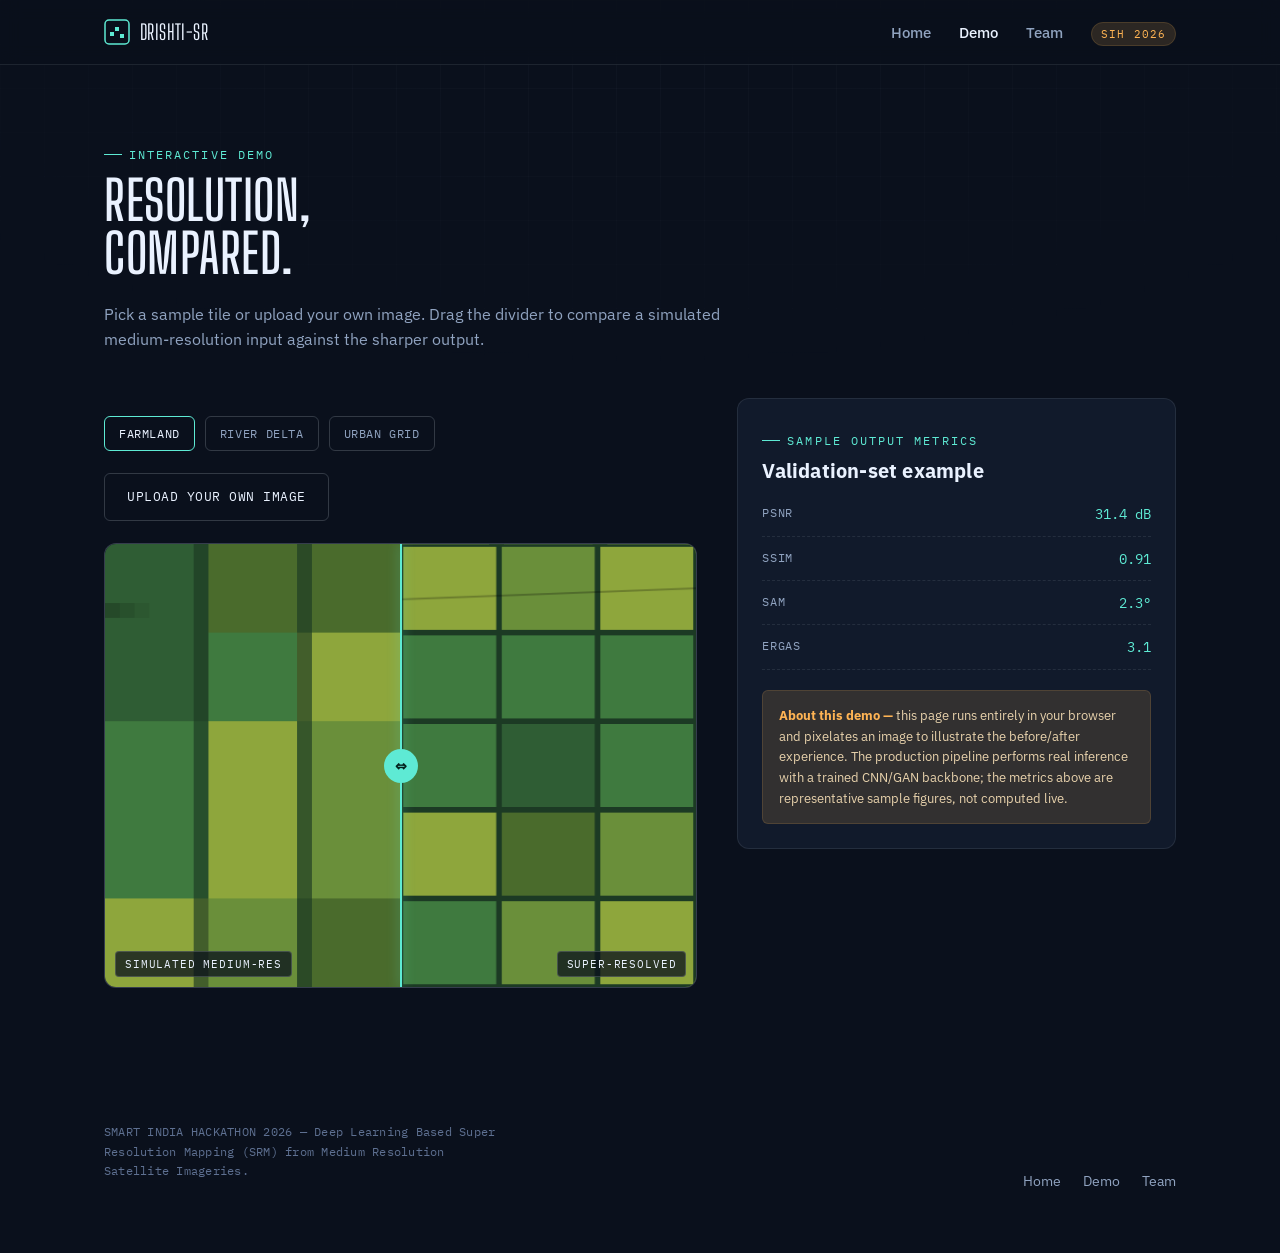
==== demo.html @ 331b6d60 "Initial commit" ====
<!DOCTYPE html>
<html lang="en">
<head>
<meta charset="UTF-8">
<meta name="viewport" content="width=device-width, initial-scale=1.0">
<title>Demo — Drishti-SR</title>
<meta name="description" content="See a simulated before/after comparison of medium-resolution input versus Drishti-SR super-resolved output.">
<link rel="preconnect" href="https://fonts.googleapis.com">
<link href="https://fonts.googleapis.com/css2?family=Big+Shoulders+Display:wght@500;700&family=IBM+Plex+Sans:wght@400;500;600;700&family=IBM+Plex+Mono:wght@400;500&display=swap" rel="stylesheet">
<link rel="stylesheet" href="style.css">
</head>
<body>

<nav class="site-nav">
  <div class="wrap">
    <a class="brand" href="index.html">
      <svg class="brand-mark" viewBox="0 0 26 26" fill="none"><rect x="1" y="1" width="24" height="24" rx="4" stroke="#5EEAD4" stroke-width="1.5"/><path d="M6 13h4v4H6zM11 8h4v4h-4zM16 15h4v4h-4z" fill="#5EEAD4"/></svg>
      Drishti-SR
    </a>
    <button class="nav-toggle" aria-label="Toggle menu" aria-expanded="false">☰</button>
    <ul class="nav-links">
      <li><a href="index.html">Home</a></li>
      <li><a href="demo.html" class="is-active">Demo</a></li>
      <li><a href="team.html">Team</a></li>
      <li><span class="nav-tag">SIH 2026</span></li>
    </ul>
  </div>
</nav>

<header class="hero" style="padding-bottom:10px;">
  <div class="wrap">
    <p class="eyebrow reveal">Interactive demo</p>
    <h1 class="reveal" style="font-size:clamp(2.2rem,5vw,3.4rem);">Resolution,<br>compared.</h1>
    <p class="lede reveal">Pick a sample tile or upload your own image. Drag the divider to compare a simulated medium-resolution input against the sharper output.</p>
  </div>
</header>

<section style="padding-top:20px;">
  <div class="wrap demo-shell">
    <div class="reveal">
      <div class="tile-picker" role="group" aria-label="Choose a sample tile">
        <button class="tile-btn is-active" data-tile="farmland">Farmland</button>
        <button class="tile-btn" data-tile="river">River delta</button>
        <button class="tile-btn" data-tile="urban">Urban grid</button>
      </div>
      <div class="upload-row">
        <label class="btn" for="file-input">Upload your own image</label>
        <input type="file" id="file-input" accept="image/*">
        <span class="mono" id="upload-status" style="font-size:0.8rem;color:var(--muted-2);"></span>
      </div>

      <div class="compare" id="demo-compare">
        <div class="compare-layer compare-before"><canvas id="demo-canvas-lr"></canvas></div>
        <div class="compare-layer compare-after"><canvas id="demo-canvas-hr"></canvas></div>
        <div class="compare-handle"></div>
        <span class="compare-label left">Simulated medium-res</span>
        <span class="compare-label right">Super-resolved</span>
      </div>
    </div>

    <aside class="reveal">
      <div class="panel-box">
        <p class="eyebrow" style="margin-bottom:6px;">Sample output metrics</p>
        <h3 style="margin-bottom:0;">Validation-set example</h3>
        <ul class="metric-list">
          <li><span>PSNR</span><span>31.4 dB</span></li>
          <li><span>SSIM</span><span>0.91</span></li>
          <li><span>SAM</span><span>2.3°</span></li>
          <li><span>ERGAS</span><span>3.1</span></li>
        </ul>
        <div class="note-box">
          <strong>About this demo —</strong> this page runs entirely in your browser and pixelates an image to illustrate the before/after experience. The production pipeline performs real inference with a trained CNN/GAN backbone; the metrics above are representative sample figures, not computed live.
        </div>
      </div>
    </aside>
  </div>
</section>

<footer>
  <div class="wrap footer-grid">
    <p class="footer-ps mono">SMART INDIA HACKATHON 2026 — Deep Learning Based Super Resolution Mapping (SRM) from Medium Resolution Satellite Imageries.</p>
    <ul class="footer-links">
      <li><a href="index.html">Home</a></li>
      <li><a href="demo.html">Demo</a></li>
      <li><a href="team.html">Team</a></li>
    </ul>
  </div>
</footer>

<script src="script.js"></script>
<script>
  const W = 640, H = 480;
  const lrCanvas = document.getElementById('demo-canvas-lr');
  const hrCanvas = document.getElementById('demo-canvas-hr');
  const status = document.getElementById('upload-status');

  function renderSample(kind) {
    hrCanvas.width = W; hrCanvas.height = H;
    const ctx = hrCanvas.getContext('2d');
    drawSampleTile(ctx, W, H, kind, Math.floor(Math.random() * 1000) + 1);
    pixelateCanvas(hrCanvas, lrCanvas, 16);
    status.textContent = '';
  }

  document.querySelectorAll('.tile-btn').forEach(btn => {
    btn.addEventListener('click', () => {
      document.querySelectorAll('.tile-btn').forEach(b => b.classList.remove('is-active'));
      btn.classList.add('is-active');
      renderSample(btn.dataset.tile);
    });
  });

  document.getElementById('file-input').addEventListener('change', (e) => {
    const file = e.target.files[0];
    if (!file) return;
    const img = new Image();
    img.onload = () => {
      hrCanvas.width = W; hrCanvas.height = H;
      const ctx = hrCanvas.getContext('2d');
      // cover-fit the uploaded image into the canvas
      const scale = Math.max(W / img.width, H / img.height);
      const w = img.width * scale, h = img.height * scale;
      ctx.drawImage(img, (W - w) / 2, (H - h) / 2, w, h);
      pixelateCanvas(hrCanvas, lrCanvas, 16);
      document.querySelectorAll('.tile-btn').forEach(b => b.classList.remove('is-active'));
      status.textContent = file.name;
    };
    img.src = URL.createObjectURL(file);
  });

  window.addEventListener('DOMContentLoaded', () => renderSample('farmland'));
</script>
</body>
</html>
---- style.css ----
/* ===================================================================
   Drishti-SR — design tokens
   =================================================================== */
:root{
  --bg: #0A101C;
  --panel: #111A2B;
  --panel-2: #16223A;
  --line: rgba(234,242,255,0.09);
  --line-strong: rgba(234,242,255,0.18);
  --text: #EAF2FF;
  --muted: #90A3C0;
  --muted-2: #5E7091;
  --cyan: #5EEAD4;
  --cyan-dim: rgba(94,234,212,0.14);
  --amber: #FFB454;
  --amber-dim: rgba(255,180,84,0.14);
  --radius-s: 6px;
  --radius-m: 12px;
  --radius-l: 20px;
  --wrap: 1120px;
  --font-display: "Big Shoulders Display", sans-serif;
  --font-body: "IBM Plex Sans", sans-serif;
  --font-mono: "IBM Plex Mono", monospace;
}

@media (prefers-reduced-motion: reduce){
  *{ animation-duration: 0.001ms !important; animation-iteration-count: 1 !important; transition-duration: 0.001ms !important; scroll-behavior: auto !important; }
}

*, *::before, *::after{ box-sizing: border-box; }
html{ scroll-behavior: smooth; }
body{
  margin:0;
  background: var(--bg);
  color: var(--text);
  font-family: var(--font-body);
  font-size: 16px;
  line-height: 1.55;
  -webkit-font-smoothing: antialiased;
}
body::before{
  content:"";
  position: fixed; inset:0;
  background-image:
    linear-gradient(var(--line) 1px, transparent 1px),
    linear-gradient(90deg, var(--line) 1px, transparent 1px);
  background-size: 44px 44px;
  opacity: 0.35;
  pointer-events: none;
  z-index: 0;
  mask-image: radial-gradient(ellipse 100% 60% at 50% 0%, black 0%, transparent 75%);
}

h1,h2,h3{ font-family: var(--font-display); font-weight: 600; letter-spacing: 0.01em; margin: 0 0 0.4em; text-transform: uppercase; }
h1{ font-size: clamp(2.6rem, 6vw, 4.6rem); line-height: 0.98; }
h2{ font-size: clamp(1.8rem, 3.4vw, 2.6rem); }
h3{ font-size: 1.25rem; text-transform: none; font-family: var(--font-body); font-weight: 700; }
p{ margin: 0 0 1em; color: var(--muted); max-width: 62ch; }
a{ color: var(--cyan); text-decoration: none; }
a:hover{ text-decoration: underline; }
img{ max-width: 100%; display:block; }

.mono{ font-family: var(--font-mono); letter-spacing: 0.02em; }
.eyebrow{
  font-family: var(--font-mono);
  font-size: 0.72rem;
  letter-spacing: 0.18em;
  text-transform: uppercase;
  color: var(--cyan);
  display: inline-flex; align-items: center; gap: 0.6em;
  margin-bottom: 0.9em;
}
.eyebrow::before{ content:""; width: 18px; height: 1px; background: var(--cyan); display:inline-block; }

:focus-visible{ outline: 2px solid var(--cyan); outline-offset: 3px; border-radius: 4px; }

.wrap{ max-width: var(--wrap); margin: 0 auto; padding: 0 24px; position: relative; z-index: 1; }
section{ padding: 88px 0; border-bottom: 1px solid var(--line); }
section:last-of-type{ border-bottom: none; }

/* ---------- nav ---------- */
.site-nav{
  position: sticky; top: 0; z-index: 50;
  background: rgba(10,16,28,0.82);
  backdrop-filter: blur(10px);
  border-bottom: 1px solid var(--line);
}
.site-nav .wrap{ display:flex; align-items:center; justify-content: space-between; padding-top: 16px; padding-bottom: 16px; }
.brand{ display:flex; align-items:center; gap: 10px; font-family: var(--font-display); font-size: 1.3rem; letter-spacing: 0.02em; color: var(--text); text-transform: uppercase; }
.brand:hover{ text-decoration:none; }
.brand-mark{ width: 26px; height: 26px; flex: none; }
.nav-links{ display:flex; align-items:center; gap: 28px; list-style:none; margin:0; padding:0; }
.nav-links a{ color: var(--muted); font-size: 0.92rem; font-weight: 500; }
.nav-links a.is-active{ color: var(--text); }
.nav-links a:hover{ color: var(--text); text-decoration:none; }
.nav-tag{
  font-family: var(--font-mono); font-size: 0.68rem; letter-spacing: 0.1em;
  color: var(--amber); border: 1px solid var(--amber-dim); background: var(--amber-dim);
  padding: 4px 9px; border-radius: 999px;
}
.nav-toggle{ display:none; background:none; border: 1px solid var(--line-strong); border-radius: 8px; padding: 8px 10px; color: var(--text); }

/* ---------- buttons ---------- */
.btn{
  display:inline-flex; align-items:center; gap: 8px;
  font-family: var(--font-mono); font-size: 0.82rem; letter-spacing: 0.04em; text-transform: uppercase;
  padding: 13px 22px; border-radius: var(--radius-s);
  border: 1px solid var(--line-strong); color: var(--text);
  cursor: pointer; background: transparent;
  transition: border-color 0.15s ease, background 0.15s ease, transform 0.15s ease;
}
.btn:hover{ text-decoration:none; border-color: var(--cyan); transform: translateY(-1px); }
.btn-primary{ background: var(--cyan); color: #04241F; border-color: var(--cyan); font-weight: 600; }
.btn-primary:hover{ background: #7FF3E1; border-color: #7FF3E1; }
.btn-row{ display:flex; gap: 14px; flex-wrap: wrap; margin-top: 28px; }

/* ---------- hero ---------- */
.hero{ padding-top: 72px; padding-bottom: 40px; border-bottom: none; }
.hero-grid{ display:grid; grid-template-columns: 1.05fr 0.95fr; gap: 56px; align-items: center; }
.hero-copy p.lede{ font-size: 1.08rem; max-width: 48ch; }
.readout{
  margin-top: 26px; display:inline-flex; gap: 18px; flex-wrap: wrap;
  font-family: var(--font-mono); font-size: 0.76rem; color: var(--muted-2);
  border-top: 1px solid var(--line); padding-top: 14px;
}
.readout span{ color: var(--cyan); }

.compare{
  position: relative; border-radius: var(--radius-m); overflow: hidden;
  border: 1px solid var(--line-strong); aspect-ratio: 4/3; background: #0D1526;
  cursor: ew-resize; user-select: none; touch-action: none;
}
.compare-layer{ position:absolute; inset:0; width:100%; height:100%; }
.compare-layer svg, .compare-layer canvas{ width:100%; height:100%; display:block; }
.compare-after{ clip-path: inset(0 0 0 50%); }
.compare-handle{
  position:absolute; top:0; bottom:0; left:50%;
  width: 2px; background: var(--cyan); transform: translateX(-1px);
  box-shadow: 0 0 12px rgba(94,234,212,0.7);
}
.compare-handle::after{
  content:"⇔"; position:absolute; top:50%; left:50%; transform: translate(-50%,-50%);
  width: 34px; height: 34px; border-radius: 50%; background: var(--cyan); color:#04241F;
  display:flex; align-items:center; justify-content:center; font-size: 0.9rem; font-weight: 700;
}
.compare-label{
  position:absolute; bottom: 10px; font-family: var(--font-mono); font-size: 0.66rem;
  letter-spacing: 0.08em; text-transform: uppercase; padding: 4px 9px; border-radius: 4px;
  background: rgba(10,16,28,0.75); border: 1px solid var(--line-strong);
}
.compare-label.left{ left: 10px; }
.compare-label.right{ right: 10px; }

/* ---------- problem / stats ---------- */
.split{ display:grid; grid-template-columns: 0.9fr 1.1fr; gap: 56px; align-items: start; }
.stat-row{ display:grid; grid-template-columns: repeat(3,1fr); gap: 16px; margin-top: 28px; }
.stat{ border: 1px solid var(--line); border-radius: var(--radius-m); padding: 18px 16px; background: var(--panel); }
.stat .n{ font-family: var(--font-display); font-size: 2.1rem; color: var(--cyan); text-transform:none; }
.stat .l{ font-size: 0.78rem; color: var(--muted-2); font-family: var(--font-mono); }

/* ---------- pipeline ---------- */
.pipeline{ display:grid; grid-template-columns: repeat(4,1fr); gap: 18px; margin-top: 44px; }
.pipe-step{
  position: relative; border: 1px solid var(--line); border-radius: var(--radius-m);
  padding: 26px 20px; background: linear-gradient(180deg, var(--panel), var(--panel-2));
}
.pipe-step .idx{ font-family: var(--font-mono); color: var(--amber); font-size: 0.78rem; }
.pipe-step h3{ margin: 14px 0 8px; font-size: 1.02rem; }
.pipe-step p{ font-size: 0.9rem; margin: 0; }
.pipe-arrow{
  display:none; position:absolute; right: -22px; top: 50%; transform: translateY(-50%);
  color: var(--line-strong); font-size: 1.2rem;
}
@media (min-width: 861px){ .pipe-step:not(:last-child) .pipe-arrow{ display:block; } }

/* ---------- use cases ---------- */
.cases{ display:grid; grid-template-columns: repeat(4,1fr); gap: 18px; margin-top: 44px; }
.case{ border: 1px solid var(--line); border-radius: var(--radius-m); padding: 22px; background: var(--panel); transition: border-color .15s ease, transform .15s ease; }
.case:hover{ border-color: var(--cyan-dim); transform: translateY(-3px); }
.case .ic{ width: 34px; height: 34px; color: var(--cyan); margin-bottom: 14px; }
.case h3{ font-size: 1rem; margin-bottom: 6px; }
.case p{ font-size: 0.88rem; margin: 0; }

/* ---------- footer ---------- */
footer{ padding: 46px 0 60px; }
.footer-grid{ display:flex; justify-content: space-between; align-items: flex-end; flex-wrap: wrap; gap: 24px; }
.footer-ps{ font-family: var(--font-mono); font-size: 0.78rem; color: var(--muted-2); max-width: 56ch; }
.footer-links{ display:flex; gap: 22px; list-style:none; padding:0; margin:0; }
.footer-links a{ color: var(--muted); font-size: 0.88rem; }

/* ---------- reveal ---------- */
.reveal{ opacity: 0; transform: translateY(14px); transition: opacity .5s ease, transform .5s ease; }
.reveal.is-visible{ opacity: 1; transform: none; }

/* ---------- demo page ---------- */
.demo-shell{ display:grid; grid-template-columns: 1.15fr 0.85fr; gap: 40px; align-items: start; }
.tile-picker{ display:flex; gap: 10px; flex-wrap: wrap; margin: 18px 0 22px; }
.tile-btn{
  font-family: var(--font-mono); font-size: 0.76rem; text-transform: uppercase; letter-spacing: 0.05em;
  padding: 9px 14px; border-radius: var(--radius-s); border: 1px solid var(--line-strong); background: transparent; color: var(--muted); cursor:pointer;
}
.tile-btn.is-active, .tile-btn:hover{ color: var(--text); border-color: var(--cyan); }
.upload-row{ display:flex; align-items:center; gap: 12px; margin-bottom: 22px; }
.upload-row input[type=file]{ display:none; }

.panel-box{ border: 1px solid var(--line); border-radius: var(--radius-m); background: var(--panel); padding: 24px; }
.metric-list{ list-style:none; margin: 18px 0 0; padding:0; display:grid; gap: 12px; }
.metric-list li{ display:flex; justify-content: space-between; border-bottom: 1px dashed var(--line); padding-bottom: 10px; font-family: var(--font-mono); font-size: 0.86rem; }
.metric-list li span:first-child{ color: var(--muted); text-transform: uppercase; letter-spacing: 0.05em; font-size: 0.72rem; }
.metric-list li span:last-child{ color: var(--cyan); }
.note-box{
  margin-top: 20px; padding: 14px 16px; border-radius: var(--radius-s);
  border: 1px solid var(--amber-dim); background: var(--amber-dim);
  font-size: 0.84rem; color: #E8D2AC;
}
.note-box strong{ color: var(--amber); }

/* ---------- team page ---------- */
.team-grid{ display:grid; grid-template-columns: repeat(3,1fr); gap: 18px; margin-top: 40px; }
.team-card{ border: 1px solid var(--line); border-radius: var(--radius-m); padding: 22px; background: var(--panel); }
.team-card .role{ font-family: var(--font-mono); font-size: 0.7rem; letter-spacing: 0.08em; text-transform: uppercase; color: var(--amber); }
.team-card .name{ font-family: var(--font-display); font-size: 1.4rem; text-transform: uppercase; margin: 8px 0 4px; color: var(--muted-2); }
.ps-box{ margin-top: 40px; display:grid; grid-template-columns: repeat(4,1fr); gap: 16px; }
.ps-field{ border: 1px solid var(--line); border-radius: var(--radius-s); padding: 14px 16px; }
.ps-field .k{ font-family: var(--font-mono); font-size: 0.68rem; color: var(--muted-2); text-transform: uppercase; letter-spacing: 0.08em; }
.ps-field .v{ margin-top: 6px; font-weight: 600; color: var(--muted-2); }

/* ---------- responsive ---------- */
@media (max-width: 980px){
  .hero-grid, .split, .demo-shell{ grid-template-columns: 1fr; }
  .pipeline{ grid-template-columns: repeat(2,1fr); }
  .cases{ grid-template-columns: repeat(2,1fr); }
  .stat-row{ grid-template-columns: repeat(3,1fr); }
  .team-grid{ grid-template-columns: repeat(2,1fr); }
  .ps-box{ grid-template-columns: repeat(2,1fr); }
}
@media (max-width: 640px){
  .nav-links{
    position: absolute; top: 100%; left:0; right:0; background: var(--bg);
    flex-direction: column; align-items: flex-start; gap: 0;
    border-bottom: 1px solid var(--line); display:none;
  }
  .nav-links.is-open{ display:flex; }
  .nav-links li{ width:100%; }
  .nav-links a{ display:block; padding: 14px 24px; border-top: 1px solid var(--line); }
  .nav-toggle{ display:block; }
  .pipeline, .cases, .team-grid, .stat-row, .ps-box{ grid-template-columns: 1fr; }
  section{ padding: 56px 0; }
}
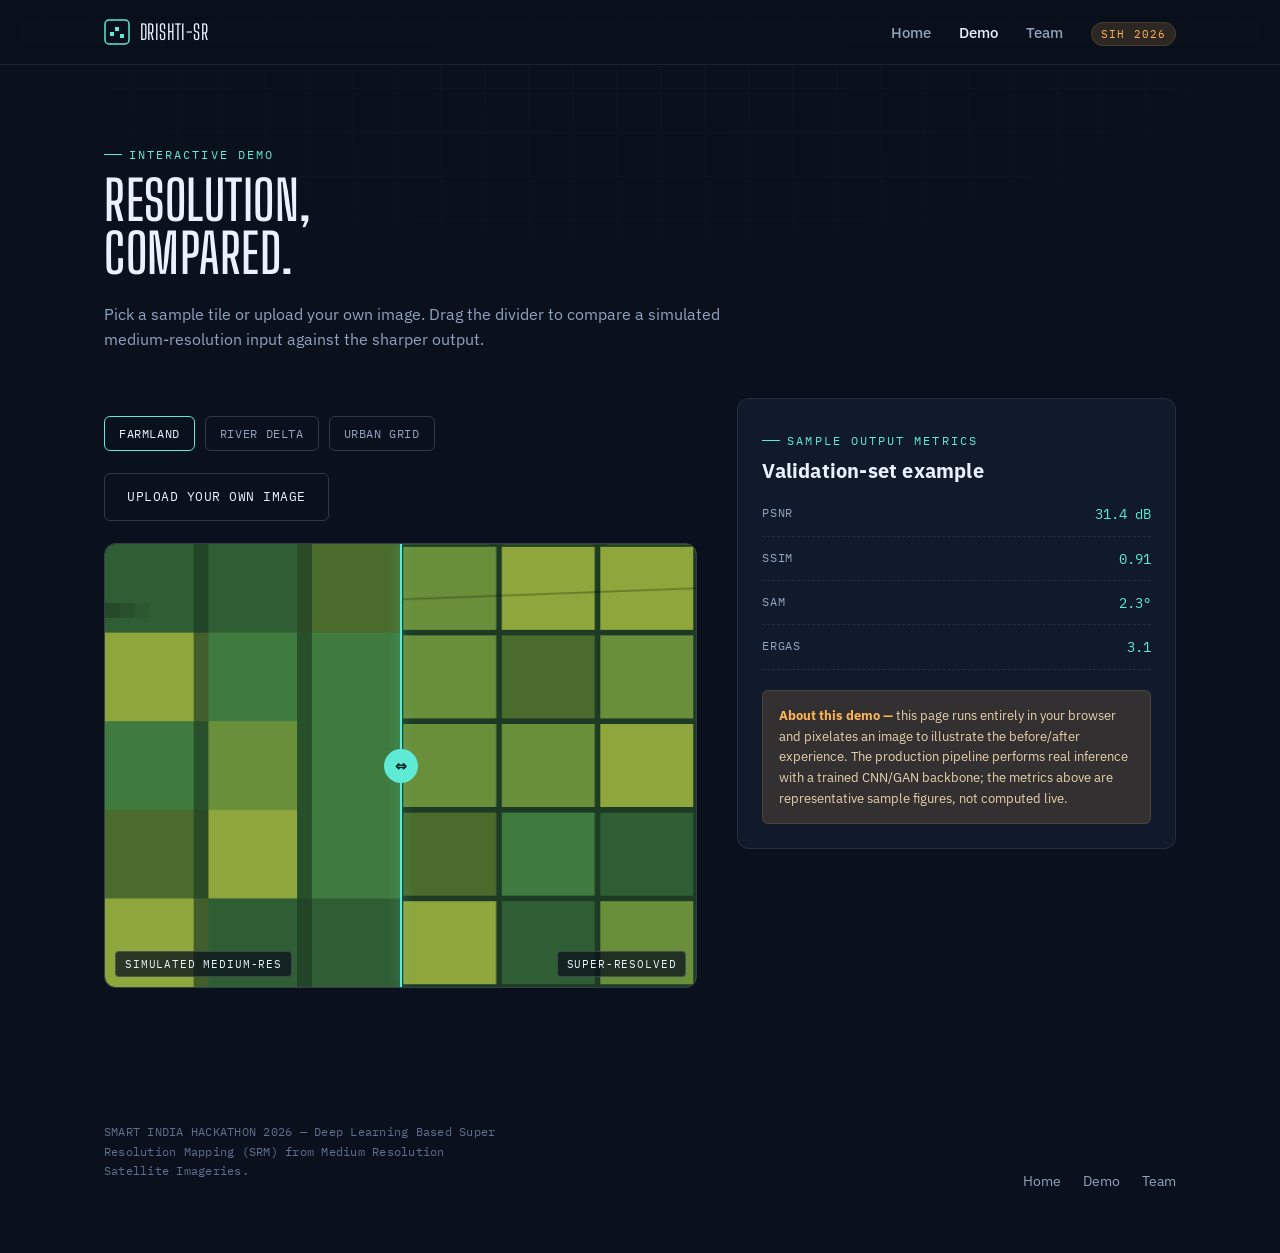
==== commit eca0dc8b: "initial  commit" ====
--- a/demo.html
+++ b/demo.html
@@ -26,6 +26,7 @@
     </ul>
   </div>
 </nav>
+
 
 <header class="hero" style="padding-bottom:10px;">
   <div class="wrap">
--- a/style.css
+++ b/style.css
@@ -1,6 +1,7 @@
 /* ===================================================================
    Drishti-SR — design tokens
    =================================================================== */
+   
 :root{
   --bg: #0A101C;
   --panel: #111A2B;
